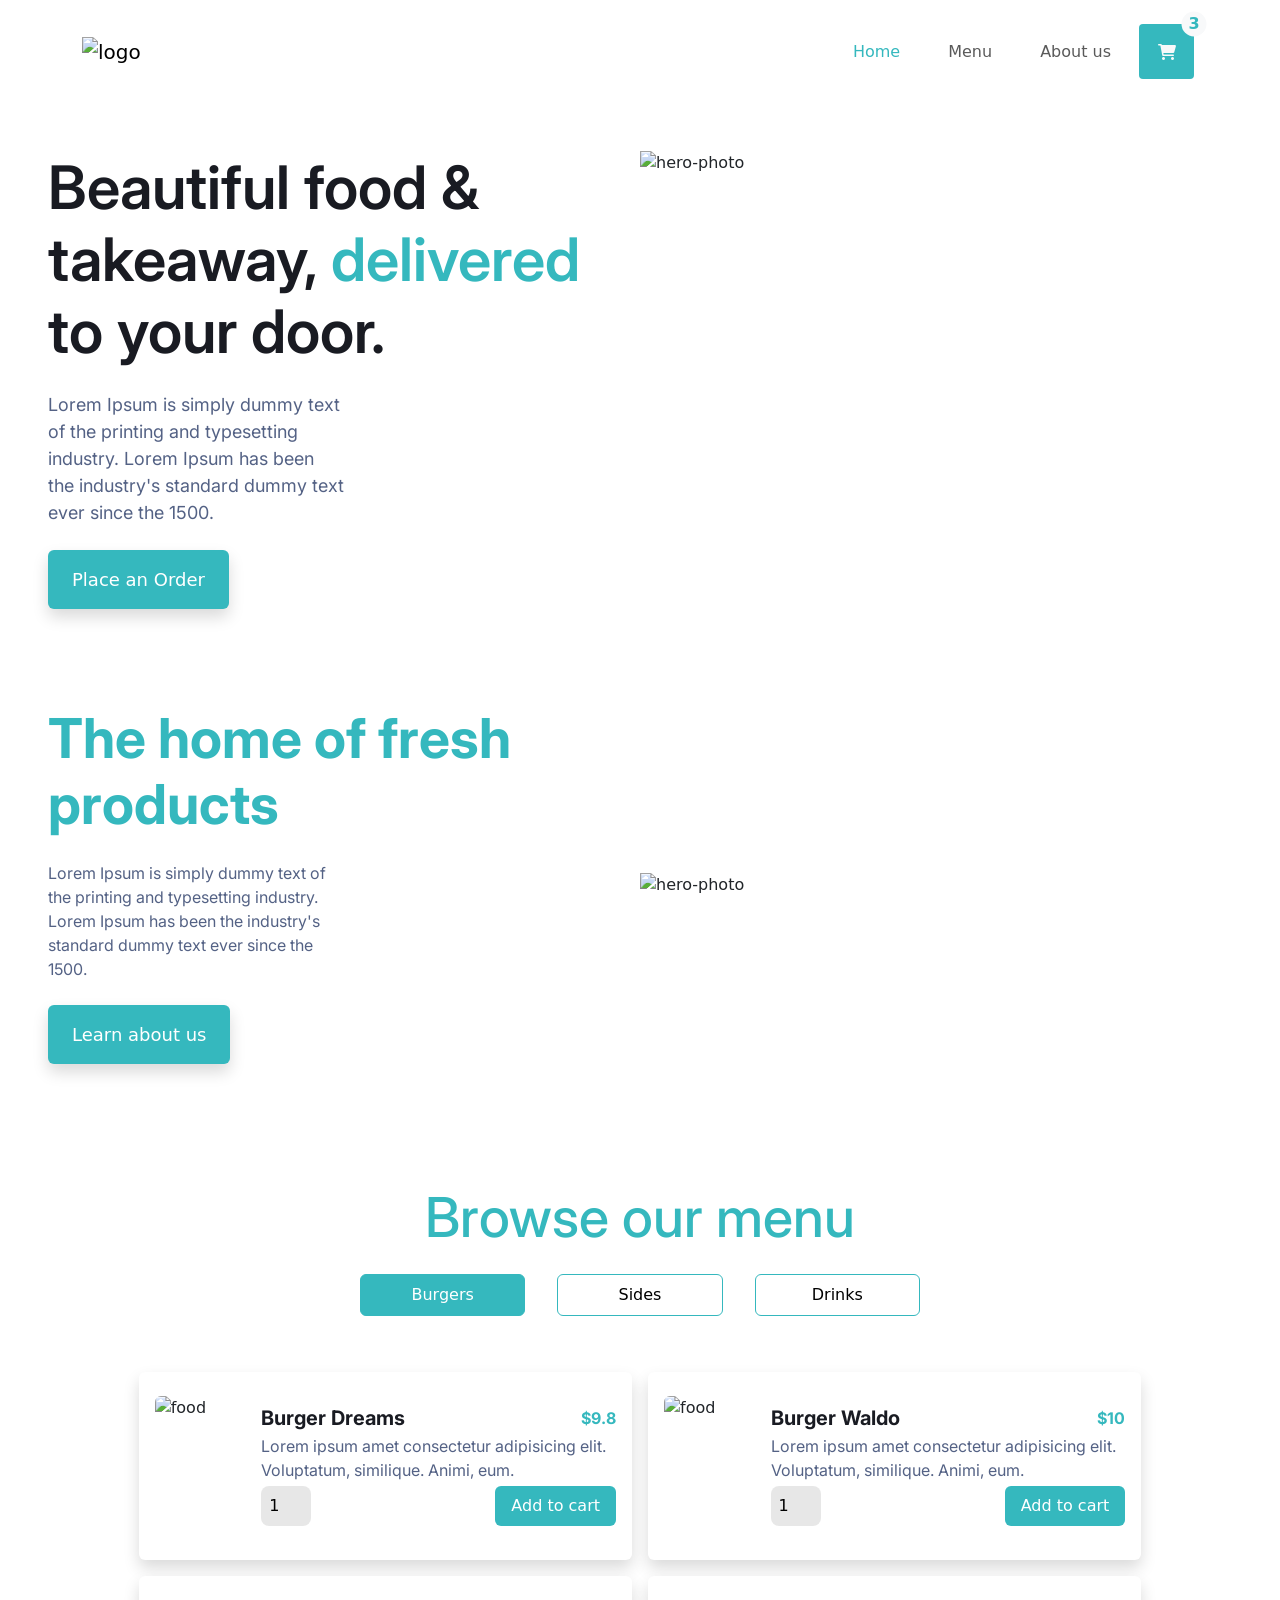
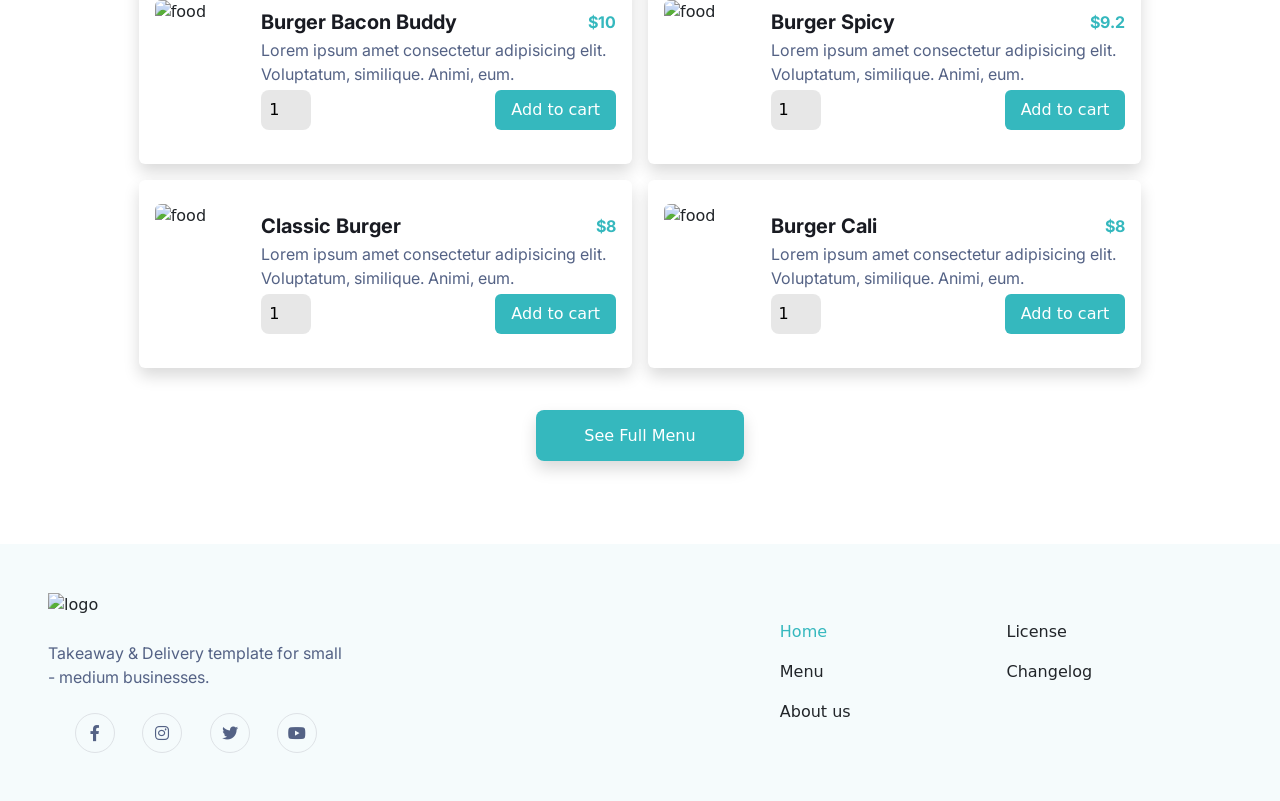
==== index.html @ 15ea3a4f "Add item and menu pages with corresponding styles - Created item.html for displaying individual item" ====
<!DOCTYPE html>
<html lang="en">

<head>
    <meta charset="UTF-8">
    <meta name="viewport" content="width=device-width, initial-scale=1.0">
    <title>semi final project</title>

    <!-- website icon -->
    <link rel="icon" type="image/png" href="./images/icon.png">

    <!-- bootstrap 5.3.8 -->
    <link href="https://cdn.jsdelivr.net/npm/bootstrap@5.3.8/dist/css/bootstrap.min.css" rel="stylesheet"
        integrity="sha384-sRIl4kxILFvY47J16cr9ZwB07vP4J8+LH7qKQnuqkuIAvNWLzeN8tE5YBujZqJLB" crossorigin="anonymous">

    <!-- external font -->
    <link rel="preconnect" href="https://fonts.googleapis.com">
    <link rel="preconnect" href="https://fonts.gstatic.com" crossorigin>
    <link
        href="https://fonts.googleapis.com/css2?family=Inter:ital,opsz,wght@0,14..32,100..900;1,14..32,100..900&display=swap"
        rel="stylesheet">

    <!-- fontAwesome icons-->
    <link rel="stylesheet" href="https://cdnjs.cloudflare.com/ajax/libs/font-awesome/6.0.0-beta3/css/all.min.css">

    <!-- enteral css -->
    <link rel="stylesheet" href="./styles/style.css">
    <link rel="stylesheet" href="global.css">
</head>

<body>
    <nav class="navbar navbar-expand-lg bg-white">
        <div class="container py-3">
            <a class="navbar-brand" href="./index.html">
                <img src="https://cdn.prod.website-files.com/5e865e09d8efa3310676b585/5e865e09d8efa341ab76b5e7_Logo.svg"
                    alt="logo" width="50">
            </a>
            <div class="d-flex">
                <button class="navbar-toggler" type="button" data-bs-toggle="collapse"
                    data-bs-target="#navbarSupportedContent" aria-controls="navbarSupportedContent"
                    aria-expanded="false" aria-label="Toggle navigation">
                    <span class="navbar-toggler-icon"></span>
                </button>
                <div class="collapse navbar-collapse" id="navbarSupportedContent">
                    <ul class="navbar-nav ms-auto">
                        <li class="nav-item mx-3">
                            <a class="nav-link fw-medium active" href="index.html">Home</a>
                        </li>
                        <li class="nav-item mx-3 fw-medium">
                            <a class="nav-link" href="menu.html">Menu</a>
                        </li>
                        <li class="nav-item mx-3 fw-medium">
                            <a class="nav-link" href="aboutUs.html">About us</a>
                        </li>
                    </ul>
                </div>
                <a href="checkOut.html"
                    class="cart mx-1 position-relative d-flex justify-content-center align-items-center rounded-1 text-decoration-none">
                    <span
                        class="position-absolute top-0 start-100 fw-bold text-center translate-middle rounded-circle bg-light">3</span>
                    <i class="fa-solid fa-cart-shopping text-light"></i>
                </a>
            </div>
        </div>
    </nav>
    <section class="hero col-12 p-5 d-flex justify-content-center align-items-center">
        <div class="hero-content d-flex flex-sm-column flex-lg-row align-items-sm-center align-items-lg-start">
            <div
                class="content-card col-sm-12 col-lg-6 mb-sm-5 mb-lg-0 d-flex flex-column justify-content-center align-items-sm-center align-items-lg-start">
                <h1 class="fw-semibold col-12 text-sm-center text-lg-start">Beautiful food & takeaway,
                    <span>delivered</span>
                    to your door.
                </h1>
                <p class="my-4 col-sm-12 col-lg-6 text-sm-center text-lg-start">Lorem Ipsum is simply dummy text of the
                    printing and
                    typesetting industry. Lorem Ipsum
                    has
                    been the
                    industry's standard dummy text ever since the 1500.</p>
                <a href="menu.html" class="text-decoration-none border-0 rounded px-4 py-3 shadow">Place an Order</a>
            </div>
            <div
                class="img-card col-sm-12 col-lg-6 d-flex flex-column justify-content-center align-items-sm-center align-items-lg-start">
                <img src="https://uploads-ssl.webflow.com/5e865e09d8efa3310676b585/5e865e09d8efa395f376b5c1_Hero%20Image.png"
                    alt="hero-photo" class="col-sm-12">
            </div>
        </div>
    </section>
    <section class="about-us col-12 p-5 d-flex justify-content-center align-items-center">
        <div class="about-us-content d-flex flex-sm-column flex-lg-row">
            <div
                class="content-card col-sm-12 col-lg-6 mb-sm-5 mb-lg-0 d-flex flex-column justify-content-center align-items-sm-center align-items-lg-start">
                <h2 class="fw-bold col-12 text-sm-center text-lg-start">The home of fresh products</h2>
                <p class="my-4 col-sm-12 col-lg-6 text-sm-center text-lg-start">Lorem Ipsum is simply dummy text of the
                    printing and typesetting industry. Lorem Ipsum
                    has
                    been the
                    industry's standard dummy text ever since the 1500.</p>
                <a href="aboutUs.html" class="text-decoration-none border-0 rounded px-4 py-3 shadow">Learn about us</a>
            </div>
            <div
                class="about-us-imgs col-sm-12 col-lg-6 d-flex flex-column justify-content-center align-items-sm-center align-items-lg-start">
                <img src="https://uploads-ssl.webflow.com/5e865e09d8efa3310676b585/5e865e09d8efa3ccac76b5c6_Group%2033.png"
                    alt="hero-photo">
            </div>
        </div>
    </section>
    <section class="menu col-12 p-5 d-flex justify-content-center align-items-center">
        <div class="menu-container col-12 d-flex flex-column justify-content-center align-items-center">
            <div class="menu-header col-12 d-flex flex-column justify-content-center">
                <h2 class="my-4 text-center">Browse our menu</h2>
                <div class="menu-sections col-sm-10 col-lg-6 m-auto d-flex justify-content-center align-items-center">
                    <button class="mx-3 py-2 px-3 rounded active-section">Burgers</button>
                    <button class="mx-3 py-2 px-3 rounded">Sides</button>
                    <button class="mx-3 py-2 px-3 rounded">Drinks</button>
                </div>
            </div>
            <div class="menu-items col-12 mt-5 d-flex flex-wrap justify-content-center align-items-center">
                <div
                    class="menu-item col-sm-12 col-lg-5 m-2 px-3 py-4 rounded d-flex flex-sm-column flex-md-row align-items-center shadow">
                    <img src="https://cdn.prod.website-files.com/5e865e09d8efa3d64d76b59d/5e865e09d8efa3676276b5cd_Burger%2003.png"
                        alt="food" class="rounded">
                    <div class="menu-item-content ms-4 d-flex flex-column justify-content-between">
                        <div
                            class="menu-item-content-header my-sm-3 my-md-0 d-flex justify-content-between align-items-center">
                            <h2 class="fw-bold">Burger Dreams</h2>
                            <p class="fw-bold">$9.8</p>
                        </div>
                        <p class="my-3 my-md-1">Lorem ipsum amet consectetur adipisicing elit. Voluptatum, similique.
                            Animi, eum.
                        </p>
                        <form class="d-flex justify-content-between">
                            <input type="number" min="1" value="1" name="" id="" class="px-2 rounded-3 border-0">
                            <button type="submit" class="border-0 rounded px-3 py-2">Add to cart</button>
                        </form>
                    </div>
                </div>
                <div
                    class="menu-item col-sm-12 col-lg-5 m-2 px-3 py-4 rounded d-flex flex-sm-column flex-md-row align-items-center shadow">
                    <img src="https://cdn.prod.website-files.com/5e865e09d8efa3d64d76b59d/5e865e09d8efa3b2e676b5b5_Burger%2008.png "
                        alt="food" class="rounded">
                    <div class="menu-item-content ms-4 d-flex flex-column justify-content-between">
                        <div
                            class="menu-item-content-header my-sm-3 my-md-0 d-flex justify-content-between align-items-center">
                            <h2 class="fw-bold">Burger Waldo</h2>
                            <p class="fw-bold">$10</p>
                        </div>
                        <p class="my-3 my-md-1">Lorem ipsum amet consectetur adipisicing elit. Voluptatum, similique.
                            Animi, eum.
                        </p>
                        <form class="d-flex justify-content-between">
                            <input type="number" min="1" value="1" name="" id="" class="px-2 rounded-3 border-0">
                            <button type="submit" class="border-0 rounded px-3 py-2">Add to cart</button>
                        </form>
                    </div>
                </div>
                <div
                    class="menu-item col-sm-12 col-lg-5 m-2 px-3 py-4 rounded d-flex flex-sm-column flex-md-row align-items-center shadow">
                    <img src="https://cdn.prod.website-files.com/5e865e09d8efa3d64d76b59d/5e865e09d8efa3650476b5b3_Burger%2006.png"
                        alt="food" class="rounded">
                    <div class="menu-item-content ms-4 d-flex flex-column justify-content-between">
                        <div
                            class="menu-item-content-header my-sm-3 my-md-0 d-flex justify-content-between align-items-center">
                            <h2 class="fw-bold">Burger Bacon Buddy</h2>
                            <p class="fw-bold">$10</p>
                        </div>
                        <p class="my-3 my-md-1">Lorem ipsum amet consectetur adipisicing elit. Voluptatum, similique.
                            Animi, eum.
                        </p>
                        <form class="d-flex justify-content-between">
                            <input type="number" min="1" value="1" name="" id="" class="px-2 rounded-3 border-0">
                            <button type="submit" class="border-0 rounded px-3 py-2">Add to cart</button>
                        </form>
                    </div>
                </div>
                <div
                    class="menu-item col-sm-12 col-lg-5 m-2 px-3 py-4 rounded d-flex flex-sm-column flex-md-row align-items-center shadow">
                    <img src="https://cdn.prod.website-files.com/5e865e09d8efa3d64d76b59d/5e865e09d8efa33f0276b5b2_Burger%2002.png"
                        alt="food" class="rounded">
                    <div class="menu-item-content ms-4 d-flex flex-column justify-content-between">
                        <div
                            class="menu-item-content-header my-sm-3 my-md-0 d-flex justify-content-between align-items-center">
                            <h2 class="fw-bold">Burger Spicy</h2>
                            <p class="fw-bold">$9.2</p>
                        </div>
                        <p class="my-3 my-md-1">Lorem ipsum amet consectetur adipisicing elit. Voluptatum, similique.
                            Animi, eum.
                        </p>
                        <form class="d-flex justify-content-between">
                            <input type="number" min="1" value="1" name="" id="" class="px-2 rounded-3 border-0">
                            <button type="submit" class="border-0 rounded px-3 py-2">Add to cart</button>
                        </form>
                    </div>
                </div>
                <div
                    class="menu-item col-sm-12 col-lg-5 m-2 px-3 py-4 rounded d-flex flex-sm-column flex-md-row align-items-center shadow">
                    <img src="https://encrypted-tbn0.gstatic.com/images?q=tbn:ANd9GcS7Gjf6iILZ5eUsVJZ4Q2FvjymhDUibOKWgQa7gZRZ9PA&s=10"
                        alt="food" class="rounded">
                    <div class="menu-item-content ms-4 d-flex flex-column justify-content-between">
                        <div
                            class="menu-item-content-header my-sm-3 my-md-0 d-flex justify-content-between align-items-center">
                            <h2 class="fw-bold">Classic Burger</h2>
                            <p class="fw-bold">$8</p>
                        </div>
                        <p class="my-3 my-md-1">Lorem ipsum amet consectetur adipisicing elit. Voluptatum, similique.
                            Animi, eum.
                        </p>
                        <form class="d-flex justify-content-between">
                            <input type="number" min="1" value="1" name="" id="" class="px-2 rounded-3 border-0">
                            <button type="submit" class="border-0 rounded px-3 py-2">Add to cart</button>
                        </form>
                    </div>
                </div>
                <div
                    class="menu-item col-sm-12 col-lg-5 m-2 px-3 py-4 rounded d-flex flex-sm-column flex-md-row align-items-center shadow">
                    <img src="https://cdn.prod.website-files.com/5e865e09d8efa3d64d76b59d/5e865e09d8efa36d8576b5b4_Burger%2004.png"
                        alt="food" class="rounded">
                    <div class="menu-item-content ms-4 d-flex flex-column justify-content-between">
                        <div
                            class="menu-item-content-header my-sm-3 my-md-0 d-flex justify-content-between align-items-center">
                            <h2 class="fw-bold">Burger Cali</h2>
                            <p class="fw-bold">$8</p>
                        </div>
                        <p class="my-3 my-md-1">Lorem ipsum amet consectetur adipisicing elit. Voluptatum, similique.
                            Animi, eum.
                        </p>
                        <form class="d-flex justify-content-between">
                            <input type="number" min="1" value="1" name="" id="" class="px-2 rounded-3 border-0">
                            <button type="submit" class="border-0 rounded px-3 py-2">Add to cart</button>
                        </form>
                    </div>
                </div>
            </div>
            <div class="menu-footer my-5">
                <a href="menu.html" class="py-3 px-5 text-decoration-none border-0 rounded-3 shadow">See Full Menu</a>
            </div>
        </div>
    </section>
    <footer class="d-flex justify-content-center align-items-center">
        <div class="footer-container col-12 p-5 d-flex justify-content-center align-items-center">
            <div class="footer-container-left col-6">
                <img src="https://cdn.prod.website-files.com/5e865e09d8efa3310676b585/5e865e09d8efa341ab76b5e7_Logo.svg"
                    alt="logo" width="50">
                <p class="col-sm-10 col-lg-6 my-4">Takeaway & Delivery template for small - medium businesses.</p>
                <div class="socials col-sm-10 col-lg-6 d-flex justify-content-evenly">
                    <a href=""
                        class="p-2 d-flex justify-content-center align-items-center rounded-circle border border-1 text-decoration-none"><i
                            class="fa-brands fa-facebook-f"></i></a>
                    <a href=""
                        class="p-2 d-flex justify-content-center align-items-center rounded-circle border border-1 text-decoration-none"><i
                            class="fa-brands fa-instagram"></i></a>
                    <a href=""
                        class="p-2 d-flex justify-content-center align-items-center rounded-circle border border-1 text-decoration-none"><i
                            class="fa-brands fa-twitter"></i></a>
                    <a href=""
                        class="p-2 d-flex justify-content-center align-items-center rounded-circle border border-1 text-decoration-none"><i
                            class="fa-brands fa-youtube"></i></a>
                </div>
            </div>
            <div class="footer-container-right col-6 d-flex justify-content-evenly">
                <div class="navigators">
                    <ul class="navbar-nav ms-auto">
                        <li class="nav-item mx-3">
                            <a class="nav-link fw-medium active" href="index.html">Home</a>
                        </li>
                        <li class="nav-item mx-3 fw-medium">
                            <a class="nav-link" href="menu.html">Menu</a>
                        </li>
                        <li class="nav-item mx-3 fw-medium">
                            <a class="nav-link" href="aboutUs.html">About us</a>
                        </li>
                    </ul>
                </div>
                <div class="navigators">
                    <ul class="navbar-nav ms-auto">
                        <li class="nav-item mx-3">
                            <a class="nav-link fw-medium" href="#">License</a>
                        </li>
                        <li class="nav-item mx-3 fw-medium">
                            <a class="nav-link" href="#">Changelog</a>
                        </li>
                    </ul>
                </div>
            </div>
        </div>
    </footer>
    <script src="https://cdn.jsdelivr.net/npm/bootstrap@5.3.8/dist/js/bootstrap.bundle.min.js"
        integrity="sha384-FKyoEForCGlyvwx9Hj09JcYn3nv7wiPVlz7YYwJrWVcXK/BmnVDxM+D2scQbITxI"
        crossorigin="anonymous"></script>
</body>

</html>
---- styles/style.css ----
:root {
    --main-color: #35b8be;
    --light-main-color: #f5fbfc;
    --heading: #191b22;
    --Paragraph: #546285;
}

.hero .hero-content {
    width: 100%;
    max-width: 1320px;
}

.hero .hero-content .content-card h1 {
    font-size: 60px;
}

.hero .hero-content .content-card h1 span {
    color: var(--main-color);
}

.hero .hero-content .content-card p {
    font-size: 18px;
}

.hero .hero-content .content-card a,
.about-us-content a {
    font-size: 18px;
    color: #fff;
    background-color: var(--main-color);
}

.about-us .about-us-content {
    width: 100%;
    max-width: 1320px;
}

.about-us .about-us-content .content-card h2 {
    font-size: 55px;
    color: var(--main-color) !important;
}

.menu .menu-container {
    max-width: 1320px;
}

.menu .menu-container .menu-header h2 {
    font-size: 55px;
    color: var(--main-color) !important;
}

.menu .menu-container .menu-header .menu-sections button {
    width: calc((100% - 90px)/3);
    border: 0.25px solid var(--main-color);
    background-color: transparent;
}

.menu .menu-container .menu-items .menu-item {
    /* width: calc((50% - 20px)); */
    background-color: #fff;
}

.menu .menu-container .menu-items .menu-item img {
    width: 140px;
    height: 140px;
}

.menu .menu-container .menu-items .menu-item .menu-item-content .menu-item-content-header h2 {
    font-size: 20px;
}

.menu .menu-container .menu-items .menu-item .menu-item-content .menu-item-content-header p {
    color: var(--main-color) !important;
}

.menu .menu-container .menu-items .menu-item form input {
    width: 50px;
    background-color: #7272722b;
}

.menu .menu-container .menu-items .menu-item form button {
    color: #fff;
    background-color: var(--main-color);
}

.menu .menu-container .menu-footer a {
    color: #fff;
    background-color: var(--main-color);
}

@media (max-width: 575px) {
    .hero-content {
        flex-direction: column;
    }

    .content-card {
        width: 100%;
        margin-bottom: 20px;
        text-align: center;
    }

    .about-us-content {
        flex-direction: column;
    }

    .menu-item {
        flex-direction: column;
        align-items: center;
        gap: 15px;
    }

    .menu-item-content {
        flex-direction: column;
        gap: 15px;
    }
}
---- global.css ----
:root {
    --main-color: #35b8be;
    --light-main-color: #f5fbfc;
    --heading: #191b22;
    --Paragraph: #546285;
}

* {
    margin: 0;
    padding: 0;
    box-sizing: border-box;
}

::-webkit-scrollbar {
    width: 10px;
}

::-webkit-scrollbar-track {
    background-color: var(--light-main-color);
}

::-webkit-scrollbar-thumb {
    border-radius: 15px;
    background-color: var(--main-color);
}

h1,
h2,
h3,
h4,
h5,
h6 {
    margin-bottom: 0 !important;
    font-family: "Inter", sans-serif !important;
    color: var(--heading) !important;
}

p {
    margin-bottom: 0 !important;
    font-family: "Inter", sans-serif !important;
    color: var(--Paragraph) !important;
}

.cart {
    width: 55px;
    height: 55px;
    background-color: var(--main-color);
}

.cart span {
    width: 25px;
    height: 25px;
    color: var(--main-color);
}

footer {
    background-color: var(--light-main-color);
}

.footer-container {
    max-width: 1320px;
}

.socials a {
    width: 40px;
    height: 40px;
}

.socials a i {
    color: var(--Paragraph);
}

.active {
    color: var(--main-color) !important;
}

.active-section {
    color: #fff !important;
    background-color: var(--main-color) !important;
}

@media (max-width: 575px) {
    .footer-container {
        flex-direction: column;
        gap: 15px;
    }

    .footer-container-left {
        display: flex;
        flex-direction: column;
        align-items: center;
        gap: 15px;
    }

    .socials {
        display: flex;
        gap: 15px;
    }
}
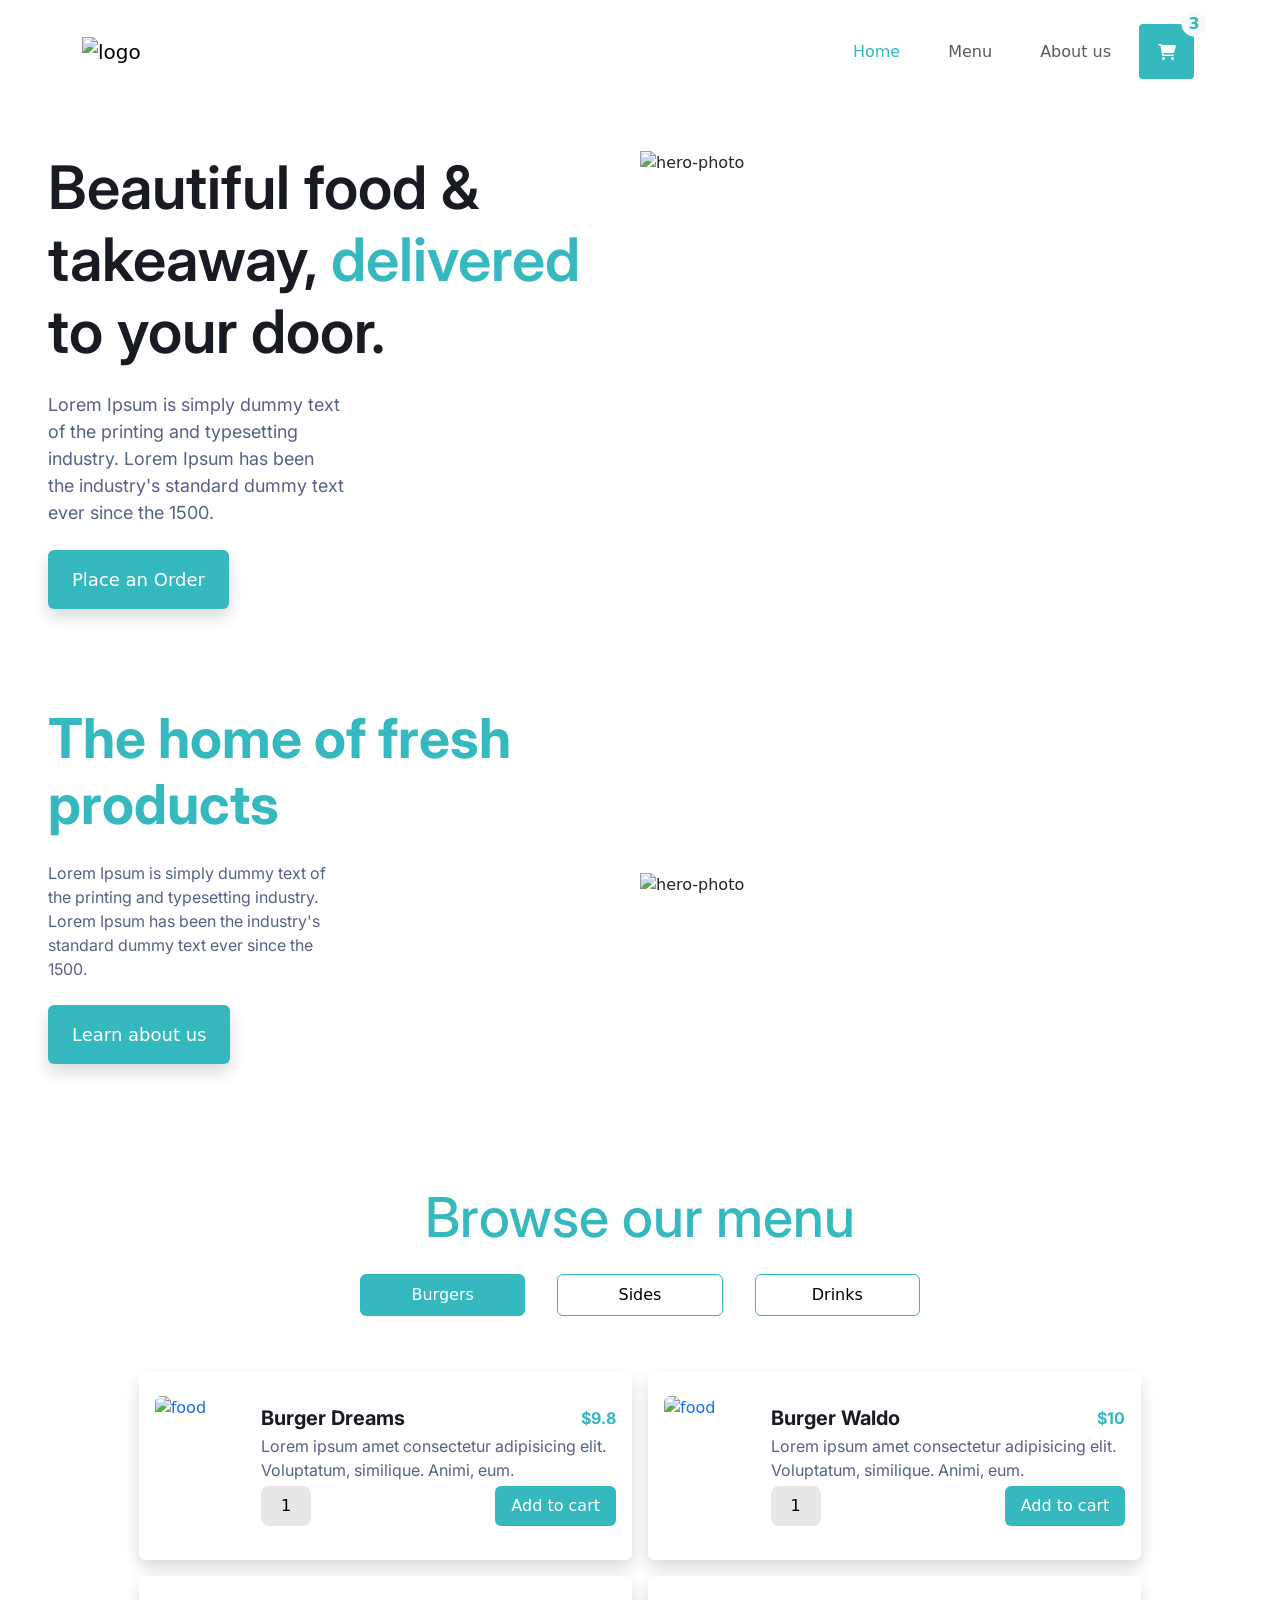
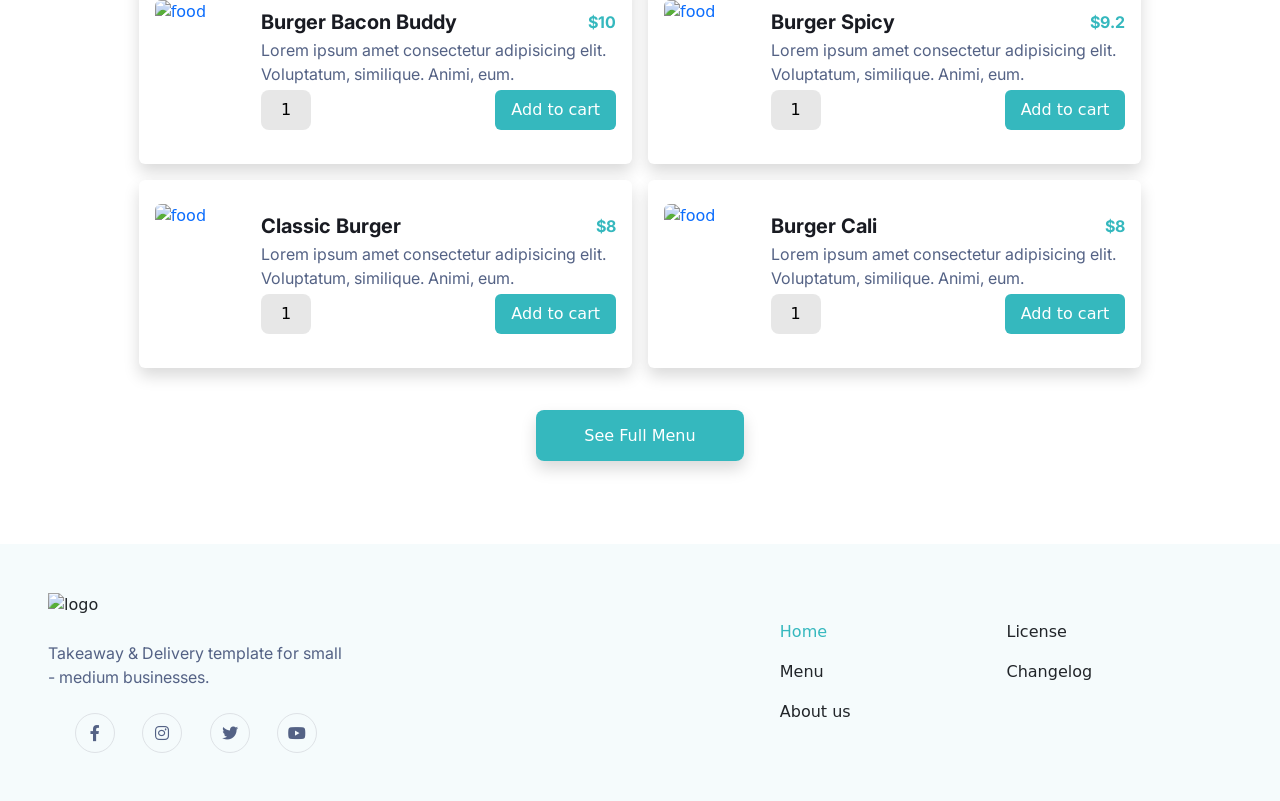
==== commit e29a871b: "Update project name and enhance styles for better responsiveness" ====
--- a/index.html
+++ b/index.html
@@ -4,7 +4,7 @@
 <head>
     <meta charset="UTF-8">
     <meta name="viewport" content="width=device-width, initial-scale=1.0">
-    <title>semi final project</title>
+    <title>Point restaurant</title>
 
     <!-- website icon -->
     <link rel="icon" type="image/png" href="./images/icon.png">
@@ -116,8 +116,8 @@
                 </div>
             </div>
             <div class="menu-items col-12 mt-5 d-flex flex-wrap justify-content-center align-items-center">
-                <div
-                    class="menu-item col-sm-12 col-lg-5 m-2 px-3 py-4 rounded d-flex flex-sm-column flex-md-row align-items-center shadow">
+                <a href="item.html"
+                    class="menu-item col-sm-12 col-lg-5 m-2 px-3 py-4 rounded d-flex align-items-center shadow text-decoration-none">
                     <img src="https://cdn.prod.website-files.com/5e865e09d8efa3d64d76b59d/5e865e09d8efa3676276b5cd_Burger%2003.png"
                         alt="food" class="rounded">
                     <div class="menu-item-content ms-4 d-flex flex-column justify-content-between">
@@ -134,9 +134,9 @@
                             <button type="submit" class="border-0 rounded px-3 py-2">Add to cart</button>
                         </form>
                     </div>
-                </div>
-                <div
-                    class="menu-item col-sm-12 col-lg-5 m-2 px-3 py-4 rounded d-flex flex-sm-column flex-md-row align-items-center shadow">
+                </a>
+                <a href="item.html"
+                    class="menu-item col-sm-12 col-lg-5 m-2 px-3 py-4 rounded d-flex align-items-center shadow text-decoration-none">
                     <img src="https://cdn.prod.website-files.com/5e865e09d8efa3d64d76b59d/5e865e09d8efa3b2e676b5b5_Burger%2008.png "
                         alt="food" class="rounded">
                     <div class="menu-item-content ms-4 d-flex flex-column justify-content-between">
@@ -153,9 +153,9 @@
                             <button type="submit" class="border-0 rounded px-3 py-2">Add to cart</button>
                         </form>
                     </div>
-                </div>
-                <div
-                    class="menu-item col-sm-12 col-lg-5 m-2 px-3 py-4 rounded d-flex flex-sm-column flex-md-row align-items-center shadow">
+                </a>
+                <a href="item.html"
+                    class="menu-item col-sm-12 col-lg-5 m-2 px-3 py-4 rounded d-flex align-items-center shadow text-decoration-none">
                     <img src="https://cdn.prod.website-files.com/5e865e09d8efa3d64d76b59d/5e865e09d8efa3650476b5b3_Burger%2006.png"
                         alt="food" class="rounded">
                     <div class="menu-item-content ms-4 d-flex flex-column justify-content-between">
@@ -172,9 +172,9 @@
                             <button type="submit" class="border-0 rounded px-3 py-2">Add to cart</button>
                         </form>
                     </div>
-                </div>
-                <div
-                    class="menu-item col-sm-12 col-lg-5 m-2 px-3 py-4 rounded d-flex flex-sm-column flex-md-row align-items-center shadow">
+                </a>
+                <a href="item.html"
+                    class="menu-item col-sm-12 col-lg-5 m-2 px-3 py-4 rounded d-flex align-items-center shadow text-decoration-none">
                     <img src="https://cdn.prod.website-files.com/5e865e09d8efa3d64d76b59d/5e865e09d8efa33f0276b5b2_Burger%2002.png"
                         alt="food" class="rounded">
                     <div class="menu-item-content ms-4 d-flex flex-column justify-content-between">
@@ -191,9 +191,9 @@
                             <button type="submit" class="border-0 rounded px-3 py-2">Add to cart</button>
                         </form>
                     </div>
-                </div>
-                <div
-                    class="menu-item col-sm-12 col-lg-5 m-2 px-3 py-4 rounded d-flex flex-sm-column flex-md-row align-items-center shadow">
+                </a>
+                <a href="item.html"
+                    class="menu-item col-sm-12 col-lg-5 m-2 px-3 py-4 rounded d-flex align-items-center shadow text-decoration-none">
                     <img src="https://encrypted-tbn0.gstatic.com/images?q=tbn:ANd9GcS7Gjf6iILZ5eUsVJZ4Q2FvjymhDUibOKWgQa7gZRZ9PA&s=10"
                         alt="food" class="rounded">
                     <div class="menu-item-content ms-4 d-flex flex-column justify-content-between">
@@ -210,9 +210,9 @@
                             <button type="submit" class="border-0 rounded px-3 py-2">Add to cart</button>
                         </form>
                     </div>
-                </div>
-                <div
-                    class="menu-item col-sm-12 col-lg-5 m-2 px-3 py-4 rounded d-flex flex-sm-column flex-md-row align-items-center shadow">
+                </a>
+                <a href="item.html"
+                    class="menu-item col-sm-12 col-lg-5 m-2 px-3 py-4 rounded d-flex align-items-center shadow text-decoration-none">
                     <img src="https://cdn.prod.website-files.com/5e865e09d8efa3d64d76b59d/5e865e09d8efa36d8576b5b4_Burger%2004.png"
                         alt="food" class="rounded">
                     <div class="menu-item-content ms-4 d-flex flex-column justify-content-between">
@@ -229,7 +229,7 @@
                             <button type="submit" class="border-0 rounded px-3 py-2">Add to cart</button>
                         </form>
                     </div>
-                </div>
+                </a>
             </div>
             <div class="menu-footer my-5">
                 <a href="menu.html" class="py-3 px-5 text-decoration-none border-0 rounded-3 shadow">See Full Menu</a>
--- a/styles/style.css
+++ b/styles/style.css
@@ -108,6 +108,11 @@
         gap: 15px;
     }
 
+    .menu-item img {
+        width: 100% !important;
+        height: auto !important;
+    }
+
     .menu-item-content {
         flex-direction: column;
         gap: 15px;
--- a/global.css
+++ b/global.css
@@ -22,6 +22,16 @@
 ::-webkit-scrollbar-thumb {
     border-radius: 15px;
     background-color: var(--main-color);
+}
+
+input[type=number] {
+    text-align: center;
+}
+
+input[type=number]::-webkit-inner-spin-button,
+input[type=number]::-webkit-outer-spin-button {
+    -webkit-appearance: none;
+    margin: 0;
 }
 
 h1,
